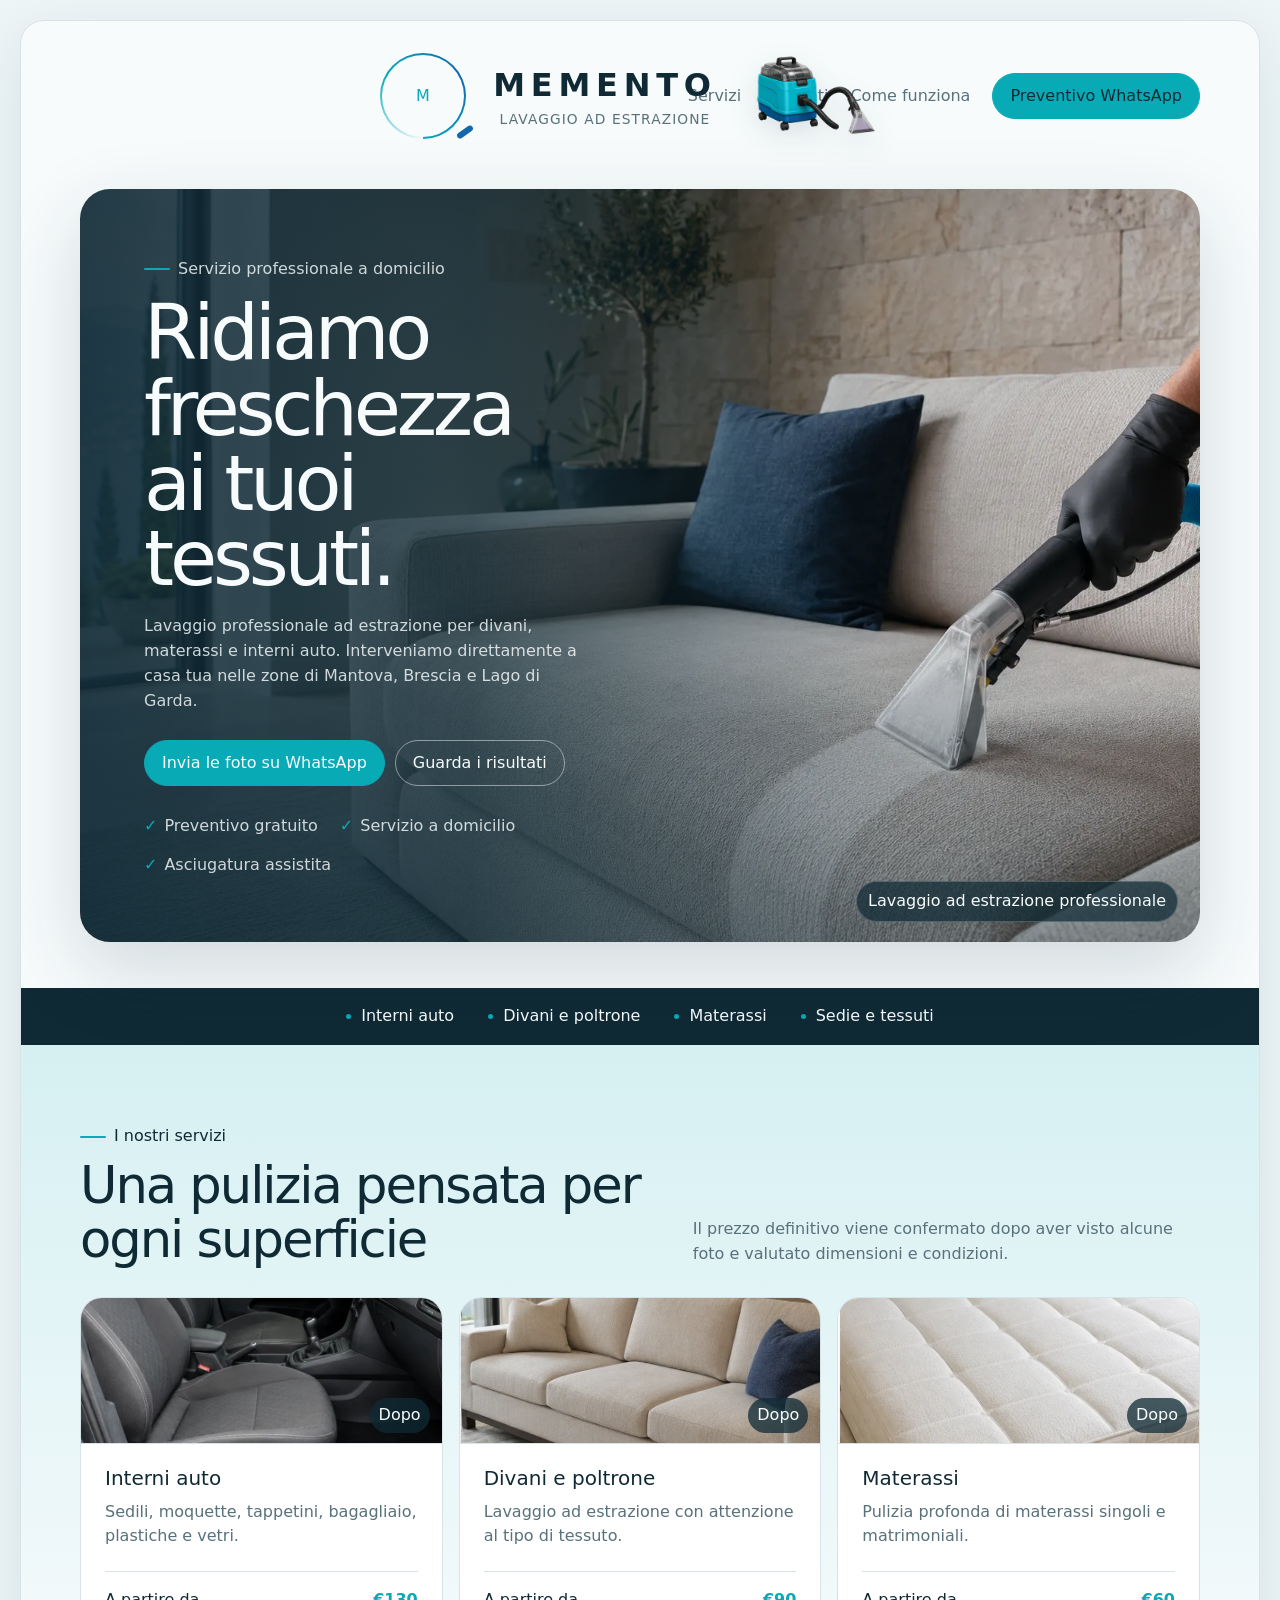
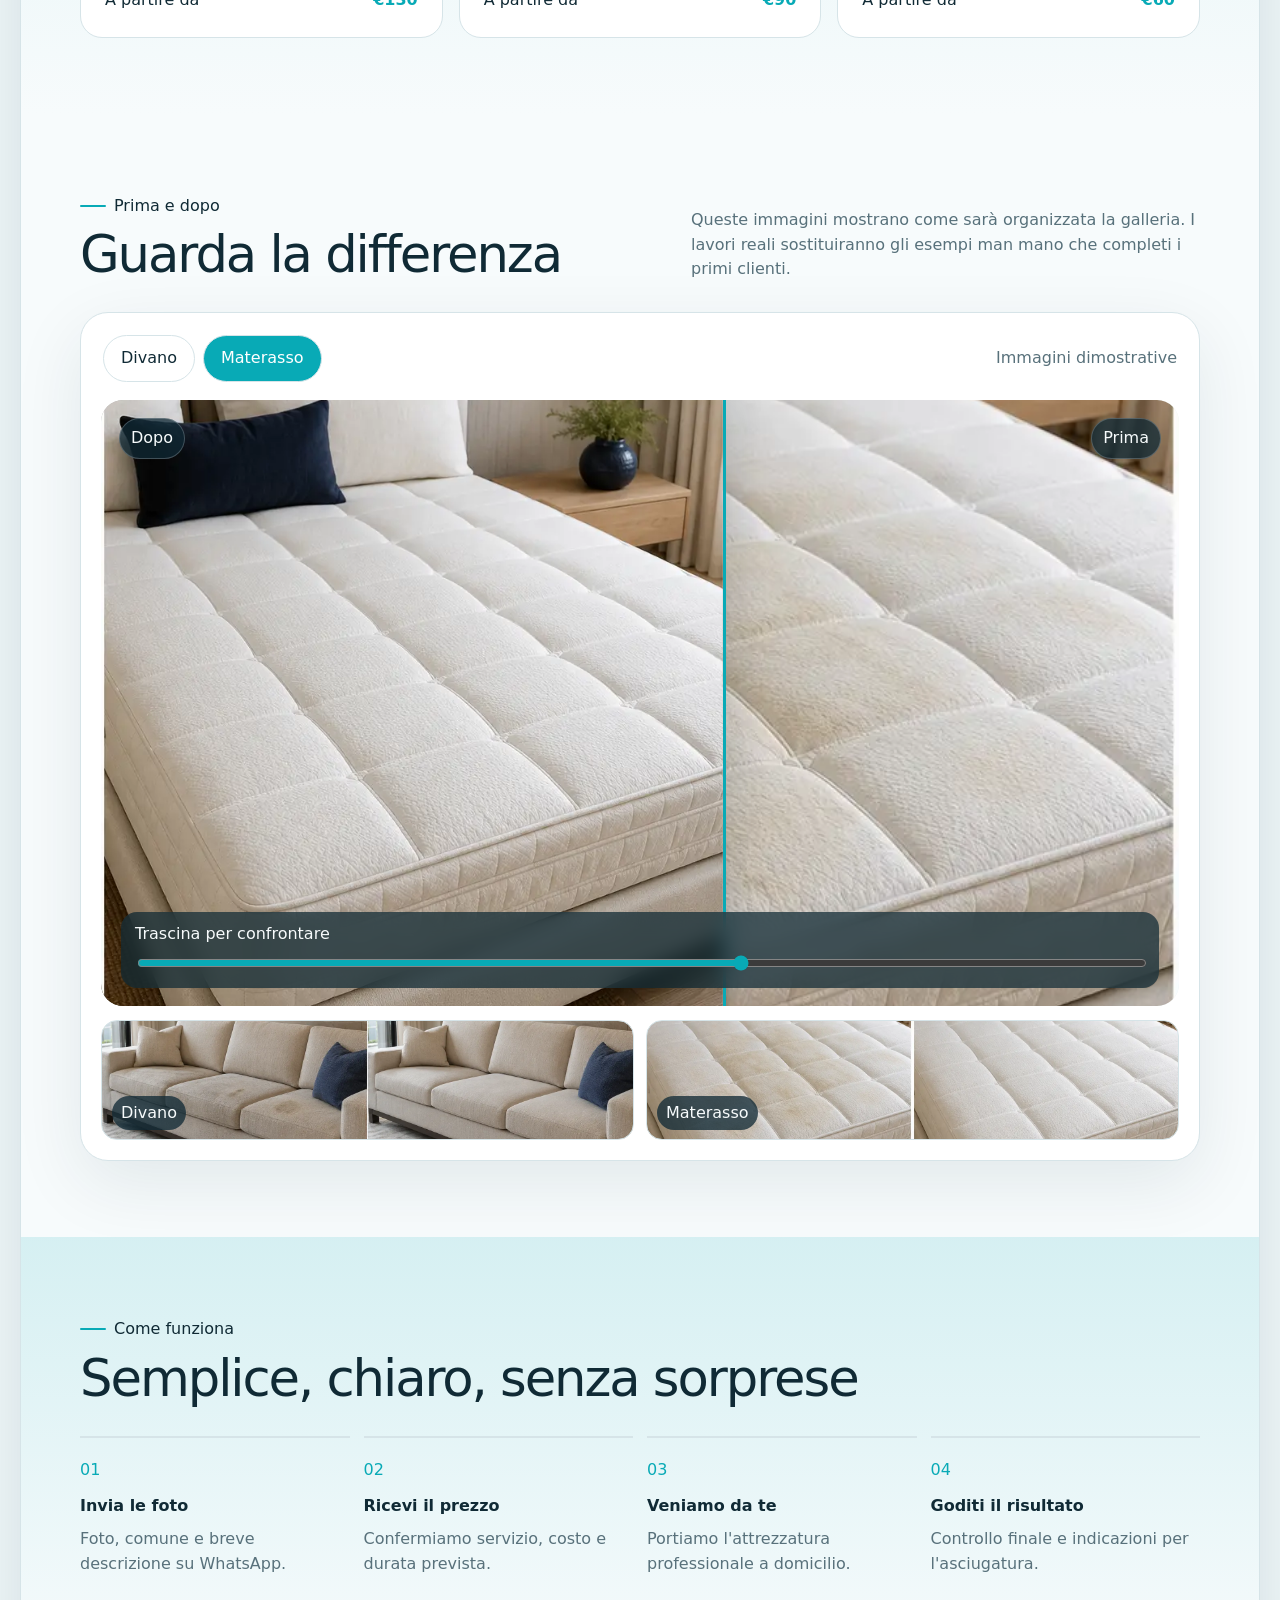
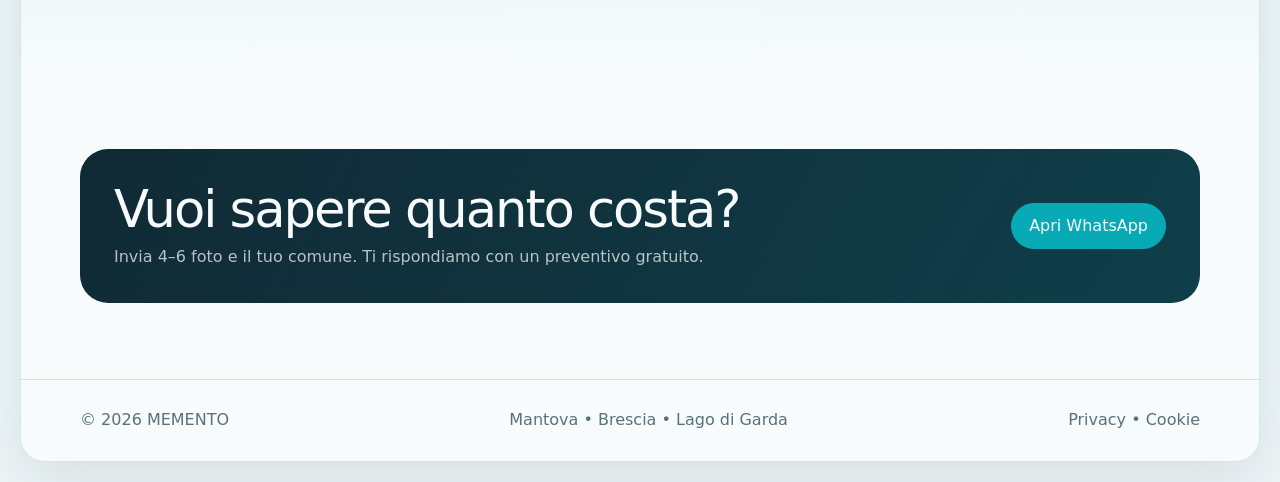
==== index.html @ 34c3b33b "Add files via upload" ====
<!doctype html>
<html lang="it">
<head>
  <meta charset="utf-8">
  <meta name="viewport" content="width=device-width, initial-scale=1">
  <meta name="description" content="MEMENTO — lavaggio professionale ad estrazione a domicilio per divani, materassi e interni auto.">
  <title>MEMENTO | Lavaggio professionale ad estrazione</title>
  <style>
    :root {
      --background: #f7fbfc;
      --foreground: #102a35;
      --card: #ffffff;
      --card-foreground: #102a35;
      --popover: #ffffff;
      --popover-foreground: #102a35;
      --primary: #08aab6;
      --primary-foreground: #ffffff;
      --secondary: #e4f5f7;
      --secondary-foreground: #123944;
      --muted: #eaf2f4;
      --muted-foreground: #58717b;
      --accent: #d8f4f6;
      --accent-foreground: #0e3c47;
      --destructive: #b42318;
      --border: #d6e4e8;
      --input: #c9dce1;
      --ring: #08aab6;
      --viz-series-1: #08aab6;
      --viz-series-2: #1268aa;
      --font-size-base: 16px;
    }

    * { box-sizing: border-box; }
    html { scroll-behavior: smooth; }
    body {
      margin: 0;
      padding: 20px;
      background: #edf5f7;
      color: var(--foreground);
      font-family: Inter, ui-sans-serif, system-ui, -apple-system, BlinkMacSystemFont, "Segoe UI", sans-serif;
      font-size: var(--font-size-base);
      line-height: 1.55;
    }
    h1 { font-size: clamp(2.5rem, 6vw, 5rem); line-height: .98; letter-spacing: -.055em; font-weight: 500; }
    h2 { font-size: clamp(2rem, 4vw, 3.35rem); line-height: 1.05; letter-spacing: -.04em; font-weight: 500; }
    h3 { font-size: 1.25rem; line-height: 1.2; font-weight: 500; }
    small { font-size: .82rem; }
    .btn {
      display: inline-flex;
      align-items: center;
      justify-content: center;
      min-height: 44px;
      padding: 10px 17px;
      border-radius: 999px;
      border: 1px solid var(--border);
      background: transparent;
      color: var(--foreground);
      font: inherit;
      font-weight: 500;
      text-decoration: none;
      cursor: pointer;
      transition: transform .2s ease, background .2s ease;
    }
    .btn:hover { transform: translateY(-2px); background: var(--accent); }
    .btn-primary { background: var(--primary); color: var(--primary-foreground); border-color: var(--primary); }
    .btn-primary:hover { background: #078f9a; }
    button:focus-visible, a:focus-visible, input:focus-visible { outline: 3px solid color-mix(in srgb, var(--ring) 40%, transparent); outline-offset: 3px; }
    @media (max-width: 600px) { body { padding: 0; } }
  </style>
</head>
<body>
<style>
  #memento-home {
    --brand: var(--viz-series-1);
    --brand-2: var(--viz-series-2);
    --soft-brand: color-mix(in srgb, var(--brand) 14%, var(--background));
    --soft-brand-2: color-mix(in srgb, var(--brand-2) 10%, var(--background));
    color: var(--foreground);
    background: var(--background);
    border: 1px solid var(--border);
    border-radius: 24px;
    overflow: hidden;
    box-shadow: 0 18px 60px color-mix(in srgb, var(--foreground) 10%, transparent);
  }

  #memento-home * { box-sizing: border-box; }
  #memento-home a { color: inherit; }
  #memento-home .mh-wrap { width: min(1120px, calc(100% - 40px)); margin: 0 auto; }

  #memento-home .mh-nav {
    display: flex;
    align-items: center;
    justify-content: space-between;
    gap: 18px;
    padding: 20px 0;
    min-height: 150px;
    position: relative;
  }

  #memento-home .mh-brand {
    display: inline-flex;
    align-items: center;
    gap: 13px;
    text-decoration: none;
    position: absolute;
    left: 50%;
    transform: translateX(-55%);
    width: 700px;
    height: 112px;
    justify-content: center;
    z-index: 2;
  }

  #memento-home .mh-mark {
    width: 86px;
    height: 86px;
    padding: 2px;
    border-radius: 50%;
    background: conic-gradient(from 180deg, var(--background), var(--brand), var(--brand-2), var(--brand));
    position: relative;
    flex: 0 0 86px;
    position: absolute;
    left: calc(50% - 225px);
    top: 13px;
  }

  #memento-home .mh-mark-inner {
    height: 100%;
    border-radius: inherit;
    display: grid;
    place-items: center;
    color: var(--brand);
    background: var(--background);
    font-weight: 500;
  }

  #memento-home .mh-mark::after {
    content: "";
    position: absolute;
    right: -8px;
    bottom: 4px;
    width: 18px;
    height: 6px;
    border-radius: 999px;
    background: var(--brand-2);
    transform: rotate(-35deg);
  }

  #memento-home .mh-brand-copy {
    display: grid;
    gap: 1px;
    position: absolute;
    left: 50%;
    top: 29px;
    transform: translateX(-50%);
    text-align: center;
    white-space: nowrap;
  }
  #memento-home .mh-brand-name { font-size: 2rem; line-height: 1; font-weight: 700; letter-spacing: .18em; }
  #memento-home .mh-brand-sub { margin-top: 7px; font-size: .86rem; letter-spacing: .08em; color: var(--muted-foreground); }

  #memento-home .mh-sabrina-mini {
    width: 154px;
    height: 102px;
    flex: 0 0 154px;
    object-fit: contain;
    position: absolute;
    left: calc(50% + 130px);
    top: 5px;
    filter: drop-shadow(0 10px 15px rgba(16, 42, 53, .12));
  }

  #memento-home .mh-links {
    display: flex;
    align-items: center;
    gap: 22px;
    margin-left: auto;
  }

  #memento-home .mh-links a:not(.btn) { text-decoration: none; color: var(--muted-foreground); }
  #memento-home .mh-links a:not(.btn):hover { color: var(--foreground); }

  #memento-home .mh-hero {
    display: grid;
    grid-template-columns: 1.04fr .96fr;
    align-items: center;
    gap: 40px;
    padding: 64px 0 72px;
  }

  #memento-home .mh-kicker,
  #memento-home .mh-eyebrow {
    display: inline-flex;
    align-items: center;
    gap: 8px;
    color: var(--foreground);
    font-weight: 500;
  }

  #memento-home .mh-kicker::before,
  #memento-home .mh-eyebrow::before {
    content: "";
    width: 26px;
    height: 2px;
    background: var(--brand);
    border-radius: 99px;
  }

  #memento-home .mh-hero h1 { margin: 14px 0 18px; max-width: 15ch; }
  #memento-home .mh-hero-copy { color: var(--muted-foreground); max-width: 58ch; }

  #memento-home .mh-actions {
    display: flex;
    flex-wrap: wrap;
    gap: 10px;
    margin-top: 26px;
  }

  #memento-home .mh-proof {
    display: flex;
    flex-wrap: wrap;
    gap: 14px 22px;
    margin-top: 28px;
    color: var(--muted-foreground);
  }

  #memento-home .mh-proof span { display: inline-flex; align-items: center; gap: 7px; }
  #memento-home .mh-check { color: var(--brand); font-weight: 500; }

  #memento-home .mh-visual {
    min-height: 420px;
    border-radius: 28px;
    position: relative;
    overflow: hidden;
    background:
      radial-gradient(circle at 78% 18%, color-mix(in srgb, var(--brand) 24%, transparent) 0 3%, transparent 3.5%),
      radial-gradient(circle at 85% 25%, color-mix(in srgb, var(--brand-2) 22%, transparent) 0 2%, transparent 2.5%),
      linear-gradient(145deg, var(--soft-brand), var(--soft-brand-2));
    border: 1px solid color-mix(in srgb, var(--brand) 24%, var(--border));
  }

  #memento-home .mh-visual-label {
    position: absolute;
    top: 22px;
    left: 22px;
    padding: 8px 12px;
    border-radius: 999px;
    background: var(--card);
    color: var(--card-foreground);
    border: 1px solid var(--border);
    box-shadow: 0 8px 30px color-mix(in srgb, var(--foreground) 8%, transparent);
  }

  #memento-home .mh-sofa {
    position: absolute;
    left: 10%;
    right: 10%;
    bottom: 13%;
    height: 48%;
  }

  #memento-home .mh-sofa-back,
  #memento-home .mh-sofa-seat,
  #memento-home .mh-sofa-arm {
    position: absolute;
    border: 1px solid color-mix(in srgb, var(--brand) 18%, var(--border));
    background: var(--card);
    box-shadow: inset 0 -12px 24px color-mix(in srgb, var(--brand) 8%, transparent);
  }

  #memento-home .mh-sofa-back { left: 10%; right: 10%; top: 2%; height: 50%; border-radius: 22px 22px 12px 12px; }
  #memento-home .mh-sofa-seat { left: 11%; right: 11%; top: 44%; height: 37%; border-radius: 12px 12px 22px 22px; }
  #memento-home .mh-sofa-arm { width: 18%; height: 56%; bottom: 3%; border-radius: 18px; }
  #memento-home .mh-sofa-arm.left { left: 0; }
  #memento-home .mh-sofa-arm.right { right: 0; }

  #memento-home .mh-dirty {
    position: absolute;
    left: 0;
    top: 0;
    bottom: 0;
    width: 46%;
    overflow: hidden;
    border-radius: 24px 0 0 24px;
    opacity: .68;
  }

  #memento-home .mh-dirty::before,
  #memento-home .mh-dirty::after {
    content: "";
    position: absolute;
    border-radius: 50%;
    background: color-mix(in srgb, var(--muted-foreground) 42%, transparent);
    filter: blur(3px);
  }

  #memento-home .mh-dirty::before { width: 78px; height: 42px; left: 42%; top: 46%; transform: rotate(-12deg); }
  #memento-home .mh-dirty::after { width: 50px; height: 30px; left: 18%; top: 28%; transform: rotate(18deg); }

  #memento-home .mh-clean-line {
    position: absolute;
    left: 46%;
    top: -8%;
    bottom: -7%;
    width: 3px;
    background: linear-gradient(transparent, var(--brand), var(--brand-2), transparent);
    box-shadow: 0 0 24px var(--brand);
  }

  #memento-home .mh-wand {
    position: absolute;
    left: 42%;
    top: 8%;
    width: 150px;
    height: 18px;
    border-radius: 999px;
    background: linear-gradient(90deg, var(--brand-2), var(--brand));
    transform: rotate(54deg);
    transform-origin: left center;
    box-shadow: 0 8px 18px color-mix(in srgb, var(--brand) 20%, transparent);
  }

  #memento-home .mh-wand::after {
    content: "";
    position: absolute;
    right: -12px;
    top: -8px;
    width: 38px;
    height: 34px;
    border-radius: 7px 16px 16px 7px;
    background: color-mix(in srgb, var(--brand) 38%, var(--card));
    border: 1px solid var(--brand);
  }

  #memento-home .mh-bubble {
    position: absolute;
    right: 22px;
    bottom: 22px;
    width: min(210px, 55%);
    padding: 14px;
    border-radius: 18px;
    background: var(--card);
    color: var(--card-foreground);
    border: 1px solid var(--border);
    box-shadow: 0 12px 34px color-mix(in srgb, var(--foreground) 10%, transparent);
  }

  #memento-home .mh-bubble strong { display: block; margin-bottom: 4px; }
  #memento-home .mh-bubble span { color: var(--muted-foreground); }

  #memento-home .mh-strip { background: var(--foreground); color: var(--background); }
  #memento-home .mh-strip-inner { display: flex; justify-content: center; flex-wrap: wrap; gap: 14px 34px; padding: 16px 0; }
  #memento-home .mh-strip span { display: inline-flex; align-items: center; gap: 10px; }
  #memento-home .mh-dot { width: 5px; height: 5px; background: var(--brand); border-radius: 50%; }

  #memento-home .mh-section { padding: 76px 0; }
  #memento-home .mh-section-soft { background: linear-gradient(180deg, var(--soft-brand), var(--background)); }
  #memento-home .mh-section-head { display: flex; justify-content: space-between; align-items: end; gap: 30px; margin-bottom: 30px; }
  #memento-home .mh-section-head h2 { margin: 10px 0 0; }
  #memento-home .mh-section-head p { color: var(--muted-foreground); max-width: 50ch; margin: 0; }

  #memento-home .mh-services {
    display: grid;
    grid-template-columns: repeat(3, 1fr);
    gap: 16px;
  }

  #memento-home .mh-service {
    min-height: 230px;
    padding: 24px;
    border-radius: 22px;
    background: var(--card);
    color: var(--card-foreground);
    border: 1px solid var(--border);
    transition: transform .2s ease, border-color .2s ease;
  }

  #memento-home .mh-service:hover { transform: translateY(-4px); border-color: var(--brand); }
  #memento-home .mh-service-icon { width: 46px; height: 46px; display: grid; place-items: center; border-radius: 14px; background: var(--soft-brand); color: var(--brand); }
  #memento-home .mh-service h3 { margin: 22px 0 10px; }
  #memento-home .mh-service p { color: var(--muted-foreground); margin: 0 0 22px; }
  #memento-home .mh-price { display: flex; justify-content: space-between; align-items: center; padding-top: 16px; border-top: 1px solid var(--border); }
  #memento-home .mh-price strong { color: var(--brand); }

  #memento-home .mh-compare-grid { display: grid; grid-template-columns: 1.25fr .75fr; gap: 20px; align-items: stretch; }
  #memento-home .mh-compare {
    position: relative;
    min-height: 400px;
    border-radius: 24px;
    overflow: hidden;
    background: var(--muted);
    border: 1px solid var(--border);
  }

  #memento-home .mh-room {
    position: absolute;
    inset: 0;
    background: linear-gradient(145deg, var(--muted), var(--card));
  }

  #memento-home .mh-room::before {
    content: "";
    position: absolute;
    left: 10%;
    right: 10%;
    bottom: 16%;
    height: 44%;
    border-radius: 30px 30px 18px 18px;
    background:
      radial-gradient(ellipse at 28% 58%, color-mix(in srgb, var(--muted-foreground) 30%, transparent) 0 8%, transparent 9%),
      radial-gradient(ellipse at 68% 40%, color-mix(in srgb, var(--muted-foreground) 20%, transparent) 0 7%, transparent 8%),
      var(--card);
    border: 1px solid var(--border);
    box-shadow: inset 0 -18px 40px color-mix(in srgb, var(--foreground) 6%, transparent);
  }

  #memento-home .mh-after {
    position: absolute;
    inset: 0;
    width: 58%;
    overflow: hidden;
    background: linear-gradient(145deg, var(--soft-brand), var(--card));
    border-right: 2px solid var(--brand);
  }

  #memento-home .mh-after .mh-room { width: calc(100vw - 40px); max-width: 760px; background: linear-gradient(145deg, var(--soft-brand), var(--card)); }
  #memento-home .mh-after .mh-room::before { background: var(--card); }

  #memento-home .mh-before-label,
  #memento-home .mh-after-label {
    position: absolute;
    top: 18px;
    padding: 7px 11px;
    border-radius: 999px;
    background: var(--card);
    color: var(--card-foreground);
    border: 1px solid var(--border);
  }

  #memento-home .mh-after-label { left: 18px; }
  #memento-home .mh-before-label { right: 18px; }

  #memento-home .mh-range-wrap { position: absolute; left: 24px; right: 24px; bottom: 22px; }
  #memento-home .mh-range-wrap label { display: block; margin-bottom: 7px; color: var(--foreground); }
  #memento-home .mh-range { width: 100%; accent-color: var(--brand); }

  #memento-home .mh-note {
    padding: 28px;
    border-radius: 24px;
    background: var(--foreground);
    color: var(--background);
    display: flex;
    flex-direction: column;
    justify-content: space-between;
  }

  #memento-home .mh-note-top { display: grid; gap: 16px; }
  #memento-home .mh-note-number { color: var(--brand); font-weight: 500; }
  #memento-home .mh-note p { color: color-mix(in srgb, var(--background) 72%, transparent); }
  #memento-home .mh-note small { color: color-mix(in srgb, var(--background) 62%, transparent); }

  #memento-home .mh-steps { display: grid; grid-template-columns: repeat(4, 1fr); gap: 14px; }
  #memento-home .mh-step { padding: 20px 0; border-top: 2px solid var(--border); }
  #memento-home .mh-step strong { display: block; margin: 12px 0 8px; }
  #memento-home .mh-step p { margin: 0; color: var(--muted-foreground); }
  #memento-home .mh-step-no { color: var(--brand); }

  #memento-home .mh-cta {
    display: grid;
    grid-template-columns: 1fr auto;
    align-items: center;
    gap: 30px;
    padding: 34px;
    border-radius: 28px;
    background: linear-gradient(120deg, var(--foreground), color-mix(in srgb, var(--foreground) 84%, var(--brand)));
    color: var(--background);
  }

  #memento-home .mh-cta h2 { margin: 0 0 8px; }
  #memento-home .mh-cta p { margin: 0; color: color-mix(in srgb, var(--background) 72%, transparent); }

  #memento-home .mh-footer { padding: 28px 0; border-top: 1px solid var(--border); }
  #memento-home .mh-footer-inner { display: flex; justify-content: space-between; flex-wrap: wrap; gap: 16px; color: var(--muted-foreground); }

  @media (max-width: 900px) {
    #memento-home .mh-links a:not(.btn) { display: none; }
    #memento-home .mh-hero { grid-template-columns: 1fr; padding-top: 42px; }
    #memento-home .mh-hero h1 { max-width: 20ch; }
    #memento-home .mh-visual { min-height: 390px; }
    #memento-home .mh-services { grid-template-columns: 1fr 1fr; }
    #memento-home .mh-service:last-child { grid-column: 1 / -1; }
    #memento-home .mh-compare-grid { grid-template-columns: 1fr; }
    #memento-home .mh-steps { grid-template-columns: 1fr 1fr; }
    #memento-home .mh-brand { position: static; transform: none; width: 430px; height: 90px; justify-content: flex-start; }
    #memento-home .mh-mark { position: static; }
    #memento-home .mh-brand-copy { position: static; transform: none; text-align: left; }
    #memento-home .mh-sabrina-mini { position: static; }
    #memento-home .mh-sabrina-mini { width: 90px; height: 62px; }
  }

  @media (max-width: 600px) {
    #memento-home { border-radius: 18px; }
    #memento-home .mh-wrap { width: min(100% - 26px, 1120px); }
    #memento-home .mh-brand-sub { display: none; }
    #memento-home .mh-sabrina-mini { display: none; }
    #memento-home .mh-nav .btn { display: none; }
    #memento-home .mh-hero { gap: 28px; padding: 34px 0 48px; }
    #memento-home .mh-visual { min-height: 330px; }
    #memento-home .mh-wand { width: 112px; }
    #memento-home .mh-bubble { right: 12px; bottom: 12px; }
    #memento-home .mh-section { padding: 54px 0; }
    #memento-home .mh-section-head { display: block; }
    #memento-home .mh-section-head p { margin-top: 12px; }
    #memento-home .mh-services { grid-template-columns: 1fr; }
    #memento-home .mh-service:last-child { grid-column: auto; }
    #memento-home .mh-compare { min-height: 340px; }
    #memento-home .mh-steps { grid-template-columns: 1fr; }
    #memento-home .mh-cta { grid-template-columns: 1fr; padding: 26px; }
  }
</style>

<style>
  #memento-home .mh-hero-photo {
    position: relative;
    min-height: 590px;
    display: grid;
    align-items: center;
    overflow: hidden;
    border-radius: 30px;
    margin: 18px auto 46px;
    background-image:
      linear-gradient(90deg, color-mix(in srgb, var(--foreground) 92%, transparent) 0%, color-mix(in srgb, var(--foreground) 76%, transparent) 35%, color-mix(in srgb, var(--foreground) 12%, transparent) 72%, transparent 100%),
      url("[data-uri]");
    background-size: cover;
    background-position: center;
    box-shadow: 0 28px 80px color-mix(in srgb, var(--foreground) 16%, transparent);
  }

  #memento-home .mh-hero-photo::after {
    content: "";
    position: absolute;
    inset: 0;
    background: linear-gradient(180deg, transparent 60%, color-mix(in srgb, var(--foreground) 34%, transparent));
    pointer-events: none;
  }

  #memento-home .mh-hero-content {
    position: relative;
    z-index: 1;
    width: min(570px, 58%);
    padding: 64px;
    color: var(--background);
  }

  #memento-home .mh-hero-content .mh-kicker,
  #memento-home .mh-hero-content .mh-hero-copy,
  #memento-home .mh-hero-content .mh-proof { color: color-mix(in srgb, var(--background) 82%, transparent); }
  #memento-home .mh-hero-content h1 { margin: 14px 0 18px; max-width: 13ch; }
  #memento-home .mh-hero-content .btn:not(.btn-primary) { color: var(--background); border-color: color-mix(in srgb, var(--background) 48%, transparent); }
  #memento-home .mh-hero-credit {
    position: absolute;
    right: 22px;
    bottom: 20px;
    z-index: 2;
    padding: 7px 11px;
    border-radius: 999px;
    background: color-mix(in srgb, var(--foreground) 72%, transparent);
    color: var(--background);
    border: 1px solid color-mix(in srgb, var(--background) 20%, transparent);
  }

  #memento-home .mh-service-photo {
    height: 146px;
    margin: -24px -24px 22px;
    background-size: 200% auto;
    background-position: 100% center;
    border-radius: 21px 21px 0 0;
    border-bottom: 1px solid var(--border);
    position: relative;
    overflow: hidden;
  }

  #memento-home .mh-service-photo::after {
    content: "Dopo";
    position: absolute;
    right: 12px;
    bottom: 10px;
    padding: 5px 9px;
    border-radius: 999px;
    background: color-mix(in srgb, var(--foreground) 74%, transparent);
    color: var(--background);
  }

  #memento-home .mh-service-photo.auto { background-image: url("[data-uri]"); }
  #memento-home .mh-service-photo.divano { background-image: url("[data-uri]"); }
  #memento-home .mh-service-photo.materasso { background-image: url("[data-uri]"); }

  #memento-home .mh-gallery-shell {
    padding: 20px;
    border-radius: 28px;
    background: var(--card);
    color: var(--card-foreground);
    border: 1px solid var(--border);
    box-shadow: 0 22px 70px color-mix(in srgb, var(--foreground) 9%, transparent);
  }

  #memento-home .mh-gallery-top {
    display: flex;
    align-items: center;
    justify-content: space-between;
    flex-wrap: wrap;
    gap: 14px;
    padding: 2px 2px 18px;
  }

  #memento-home .mh-gallery-tabs { display: flex; flex-wrap: wrap; gap: 8px; }
  #memento-home .mh-demo-label { color: var(--muted-foreground); }
  #memento-home .mh-gallery-tab[aria-pressed="true"] { background: var(--primary); color: var(--primary-foreground); }

  #memento-home .mh-photo-compare {
    position: relative;
    aspect-ratio: 16 / 9;
    min-height: 320px;
    overflow: hidden;
    border-radius: 22px;
    background: var(--muted);
  }

  #memento-home .mh-photo-compare img {
    position: absolute;
    top: 0;
    height: 100%;
    width: 200%;
    max-width: none;
    object-fit: cover;
  }

  #memento-home .mh-ba-before { left: 0; }
  #memento-home .mh-ba-after {
    position: absolute;
    inset: 0 auto 0 0;
    width: 58%;
    overflow: hidden;
    border-right: 3px solid var(--brand);
    box-shadow: 12px 0 30px color-mix(in srgb, var(--foreground) 10%, transparent);
  }
  #memento-home .mh-ba-after img { left: 0; transform: translateX(-50%); }

  #memento-home .mh-ba-tag {
    position: absolute;
    top: 18px;
    z-index: 3;
    padding: 7px 11px;
    border-radius: 999px;
    background: color-mix(in srgb, var(--foreground) 76%, transparent);
    color: var(--background);
    border: 1px solid color-mix(in srgb, var(--background) 22%, transparent);
  }
  #memento-home .mh-ba-tag.before { right: 18px; }
  #memento-home .mh-ba-tag.after { left: 18px; }

  #memento-home .mh-ba-control {
    position: absolute;
    left: 20px;
    right: 20px;
    bottom: 18px;
    z-index: 4;
    padding: 10px 14px;
    border-radius: 16px;
    background: color-mix(in srgb, var(--foreground) 72%, transparent);
    color: var(--background);
    backdrop-filter: blur(10px);
  }
  #memento-home .mh-ba-control label { display: block; margin-bottom: 6px; }
  #memento-home .mh-ba-control input { width: 100%; accent-color: var(--brand); }

  #memento-home .mh-gallery-thumbs {
    display: grid;
    grid-template-columns: repeat(2, 1fr);
    gap: 12px;
    margin-top: 14px;
  }
  #memento-home .mh-thumb {
    position: relative;
    min-height: 120px;
    border-radius: 16px;
    overflow: hidden;
    border: 1px solid var(--border);
    background-size: cover;
    background-position: center;
  }
  #memento-home .mh-thumb.auto { background-image: url("[data-uri]"); }
  #memento-home .mh-thumb.divano { background-image: url("[data-uri]"); }
  #memento-home .mh-thumb.materasso { background-image: url("[data-uri]"); }
  #memento-home .mh-thumb span {
    position: absolute;
    left: 10px;
    bottom: 9px;
    padding: 5px 9px;
    border-radius: 999px;
    background: color-mix(in srgb, var(--foreground) 76%, transparent);
    color: var(--background);
  }

  @media (max-width: 760px) {
    #memento-home .mh-hero-photo { min-height: 610px; background-position: 62% center; }
    #memento-home .mh-hero-photo { background-image: linear-gradient(180deg, color-mix(in srgb, var(--foreground) 88%, transparent) 0%, color-mix(in srgb, var(--foreground) 62%, transparent) 58%, color-mix(in srgb, var(--foreground) 12%, transparent) 100%), url("[data-uri]"); }
    #memento-home .mh-hero-content { width: 100%; padding: 34px 26px 180px; align-self: start; }
    #memento-home .mh-hero-content h1 { max-width: 15ch; }
    #memento-home .mh-photo-compare { min-height: 330px; aspect-ratio: auto; }
    #memento-home .mh-gallery-thumbs { grid-template-columns: 1fr; }
    #memento-home .mh-thumb { min-height: 150px; }
  }
</style>

<main id="memento-home" aria-label="Anteprima della homepage Memento">
  <header>
    <div class="mh-wrap mh-nav">
      <a class="mh-brand" href="#inizio" aria-label="Memento, torna all'inizio">
        <span class="mh-mark" aria-hidden="true"><span class="mh-mark-inner">M</span></span>
        <span class="mh-brand-copy">
          <span class="mh-brand-name">MEMENTO</span>
          <span class="mh-brand-sub">LAVAGGIO AD ESTRAZIONE</span>
        </span>
        <img class="mh-sabrina-mini" src="[data-uri]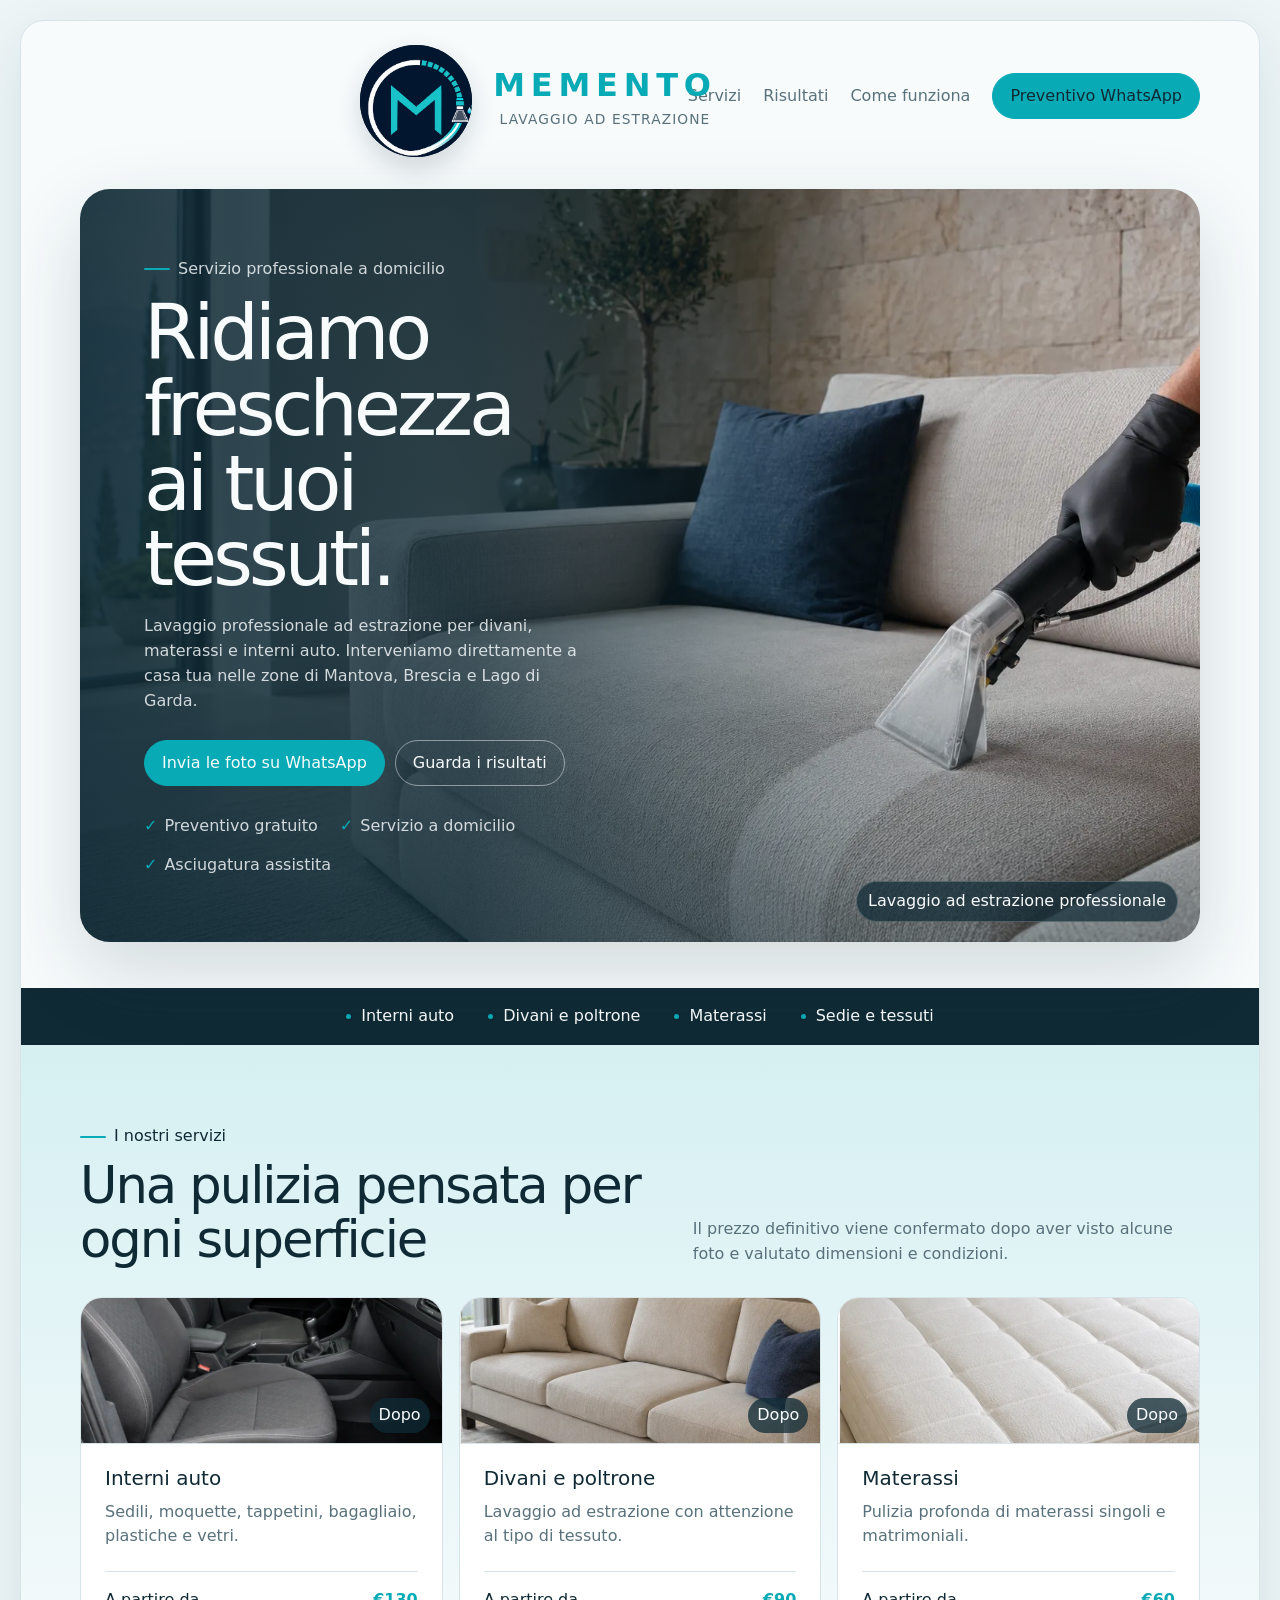
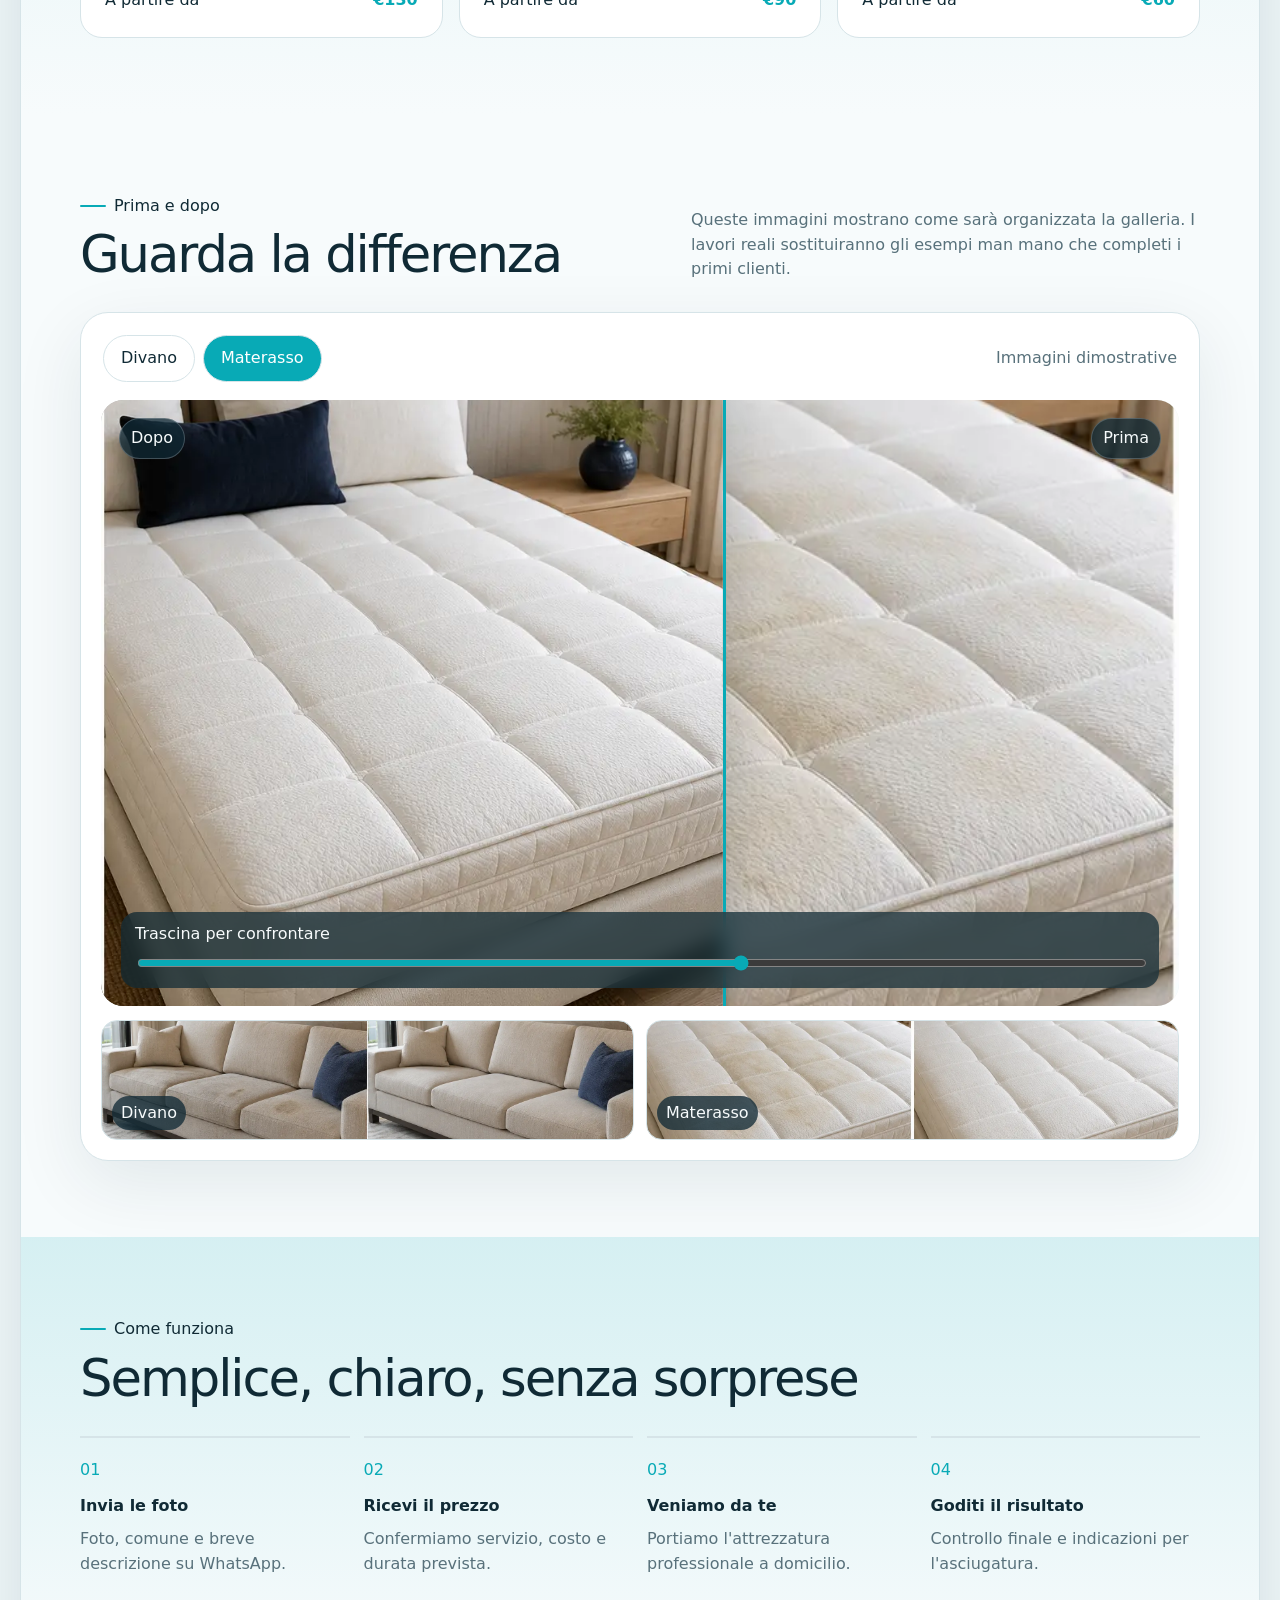
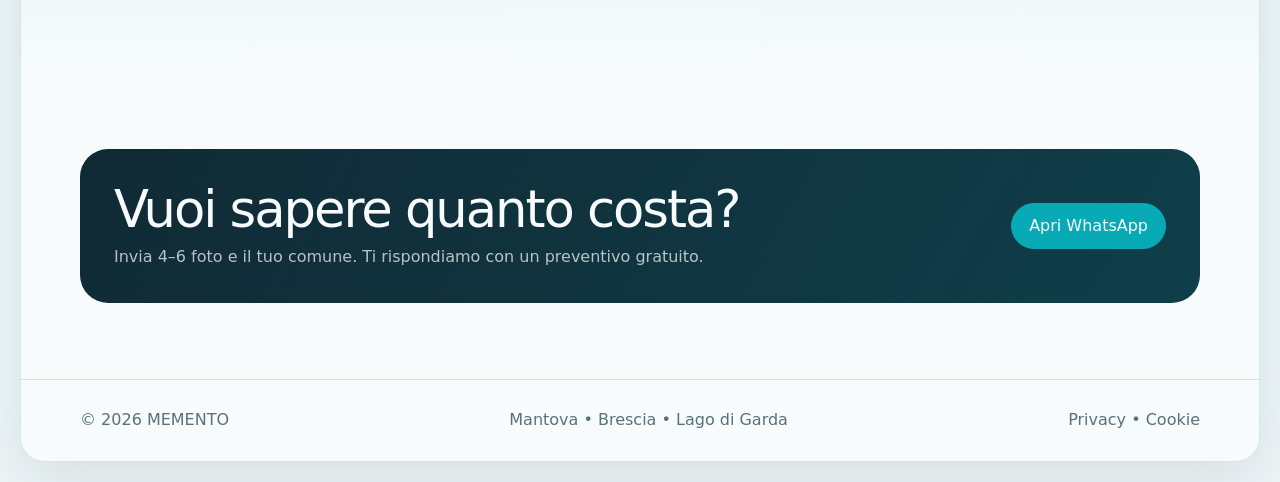
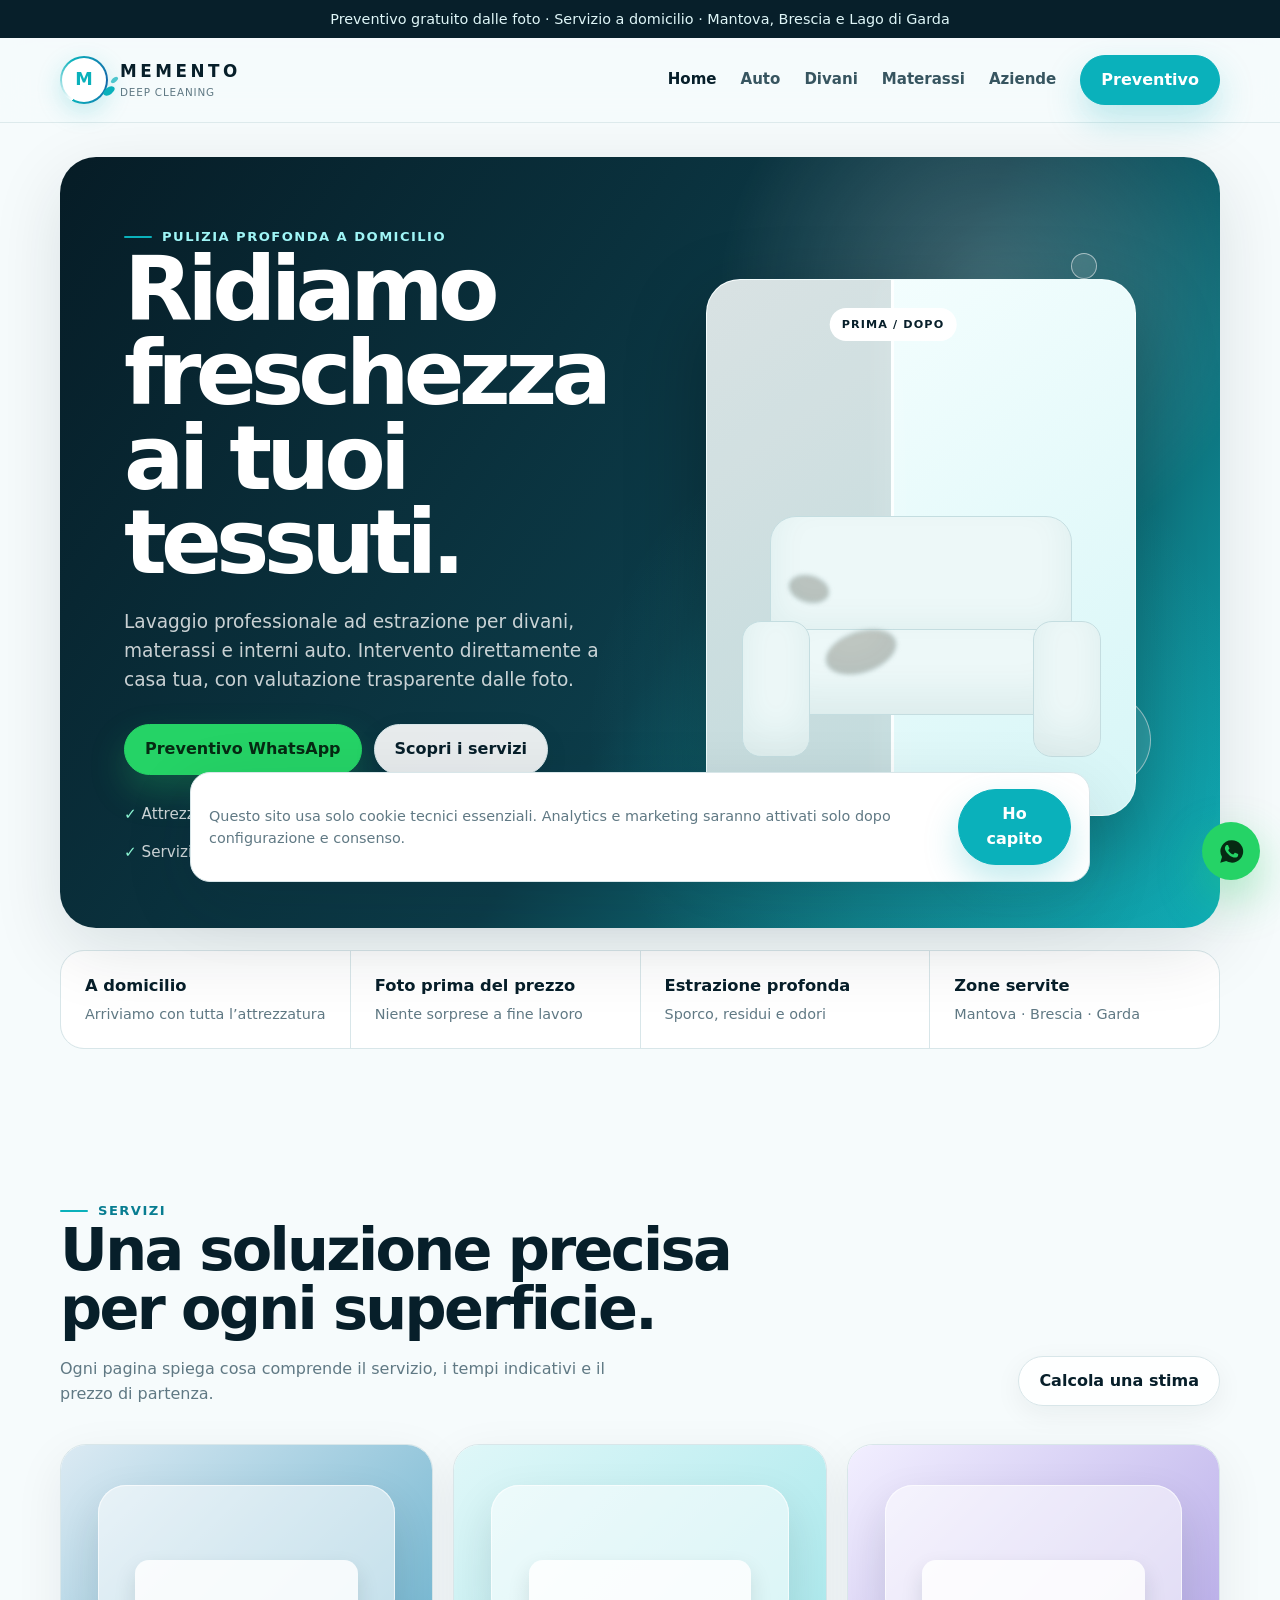
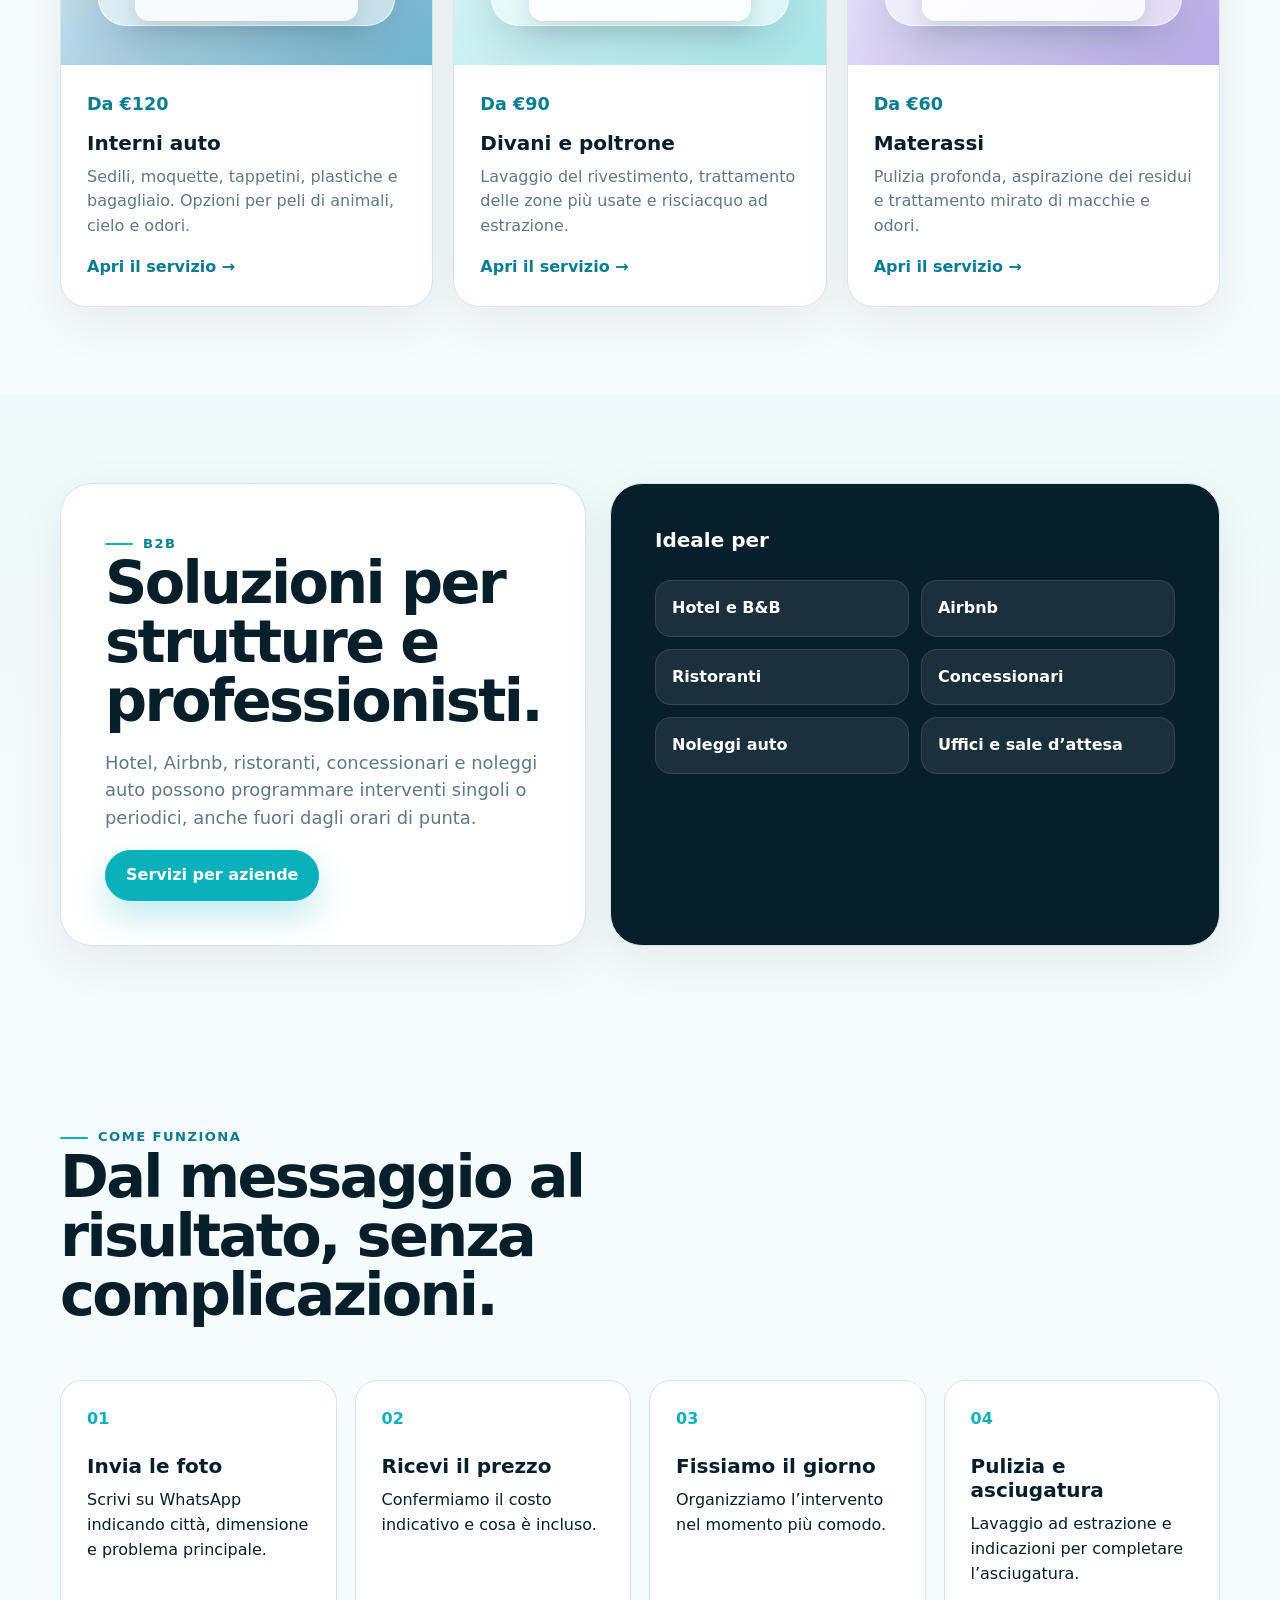
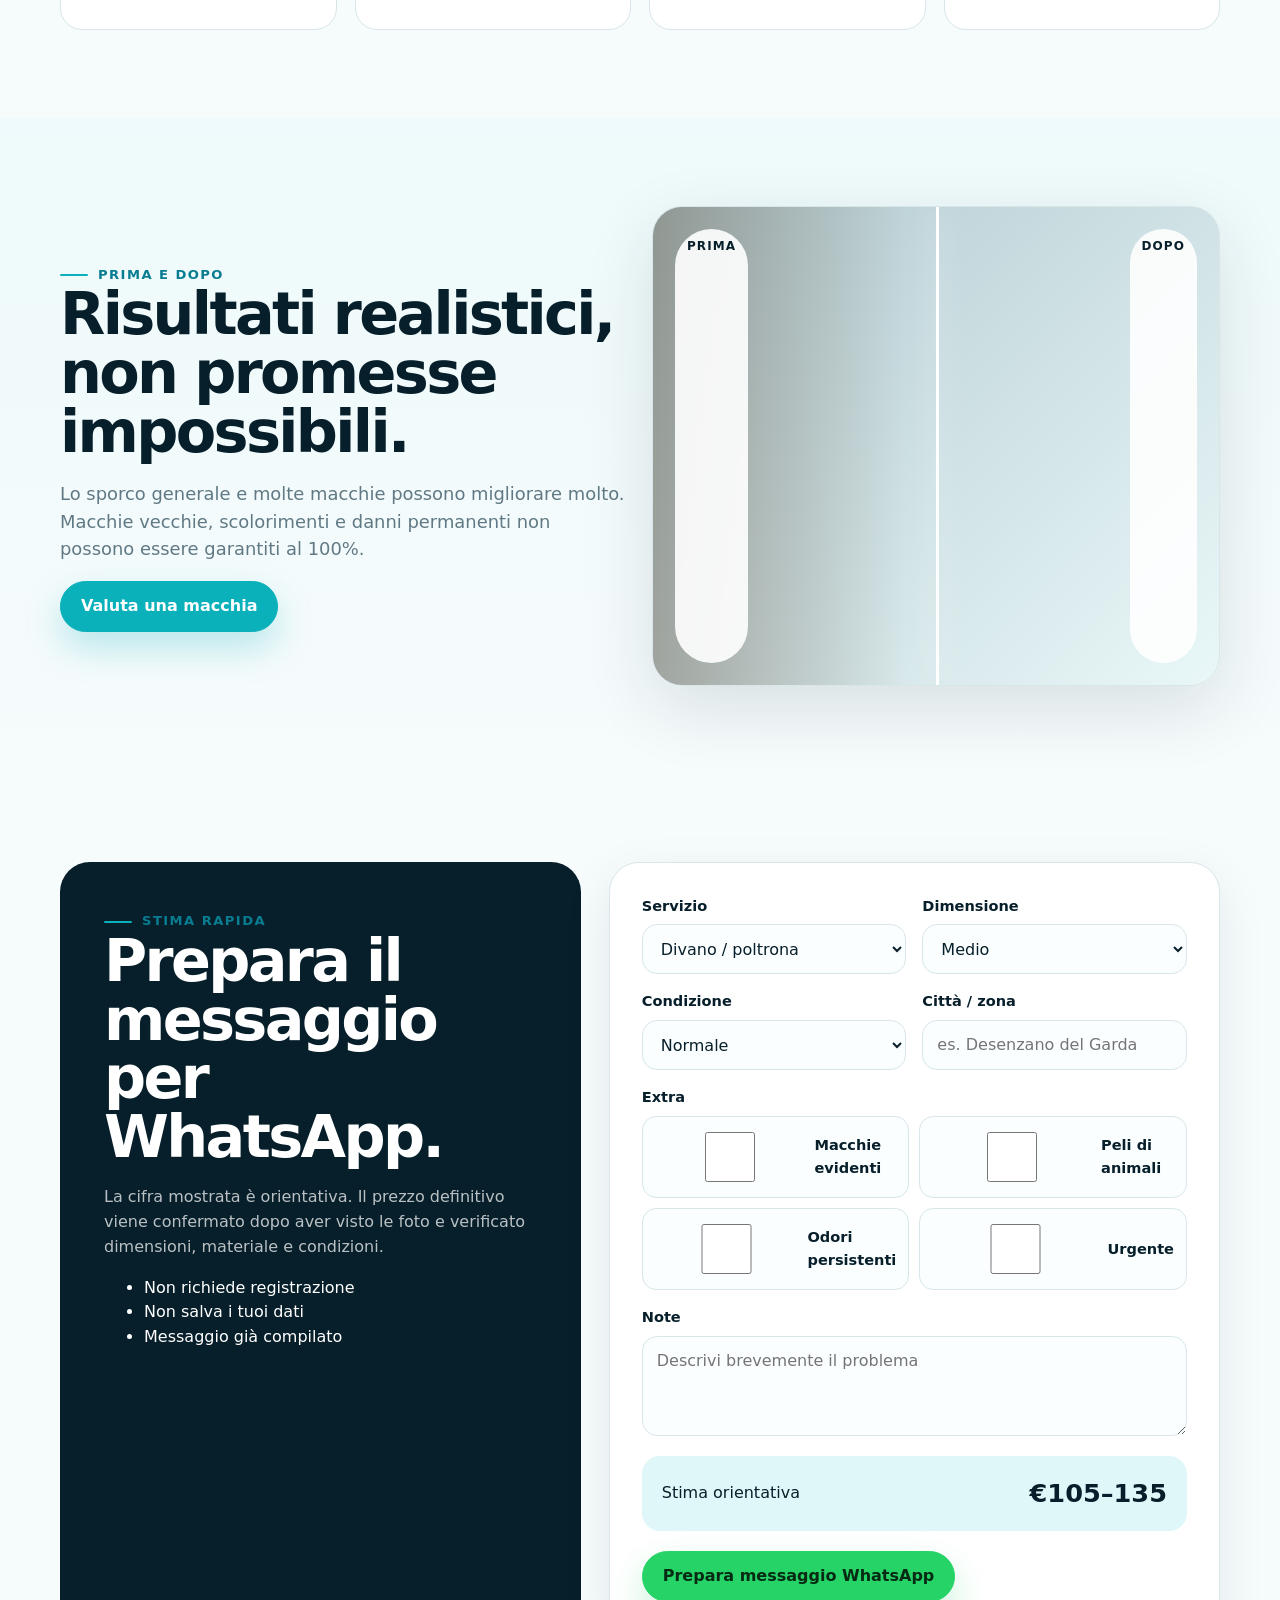
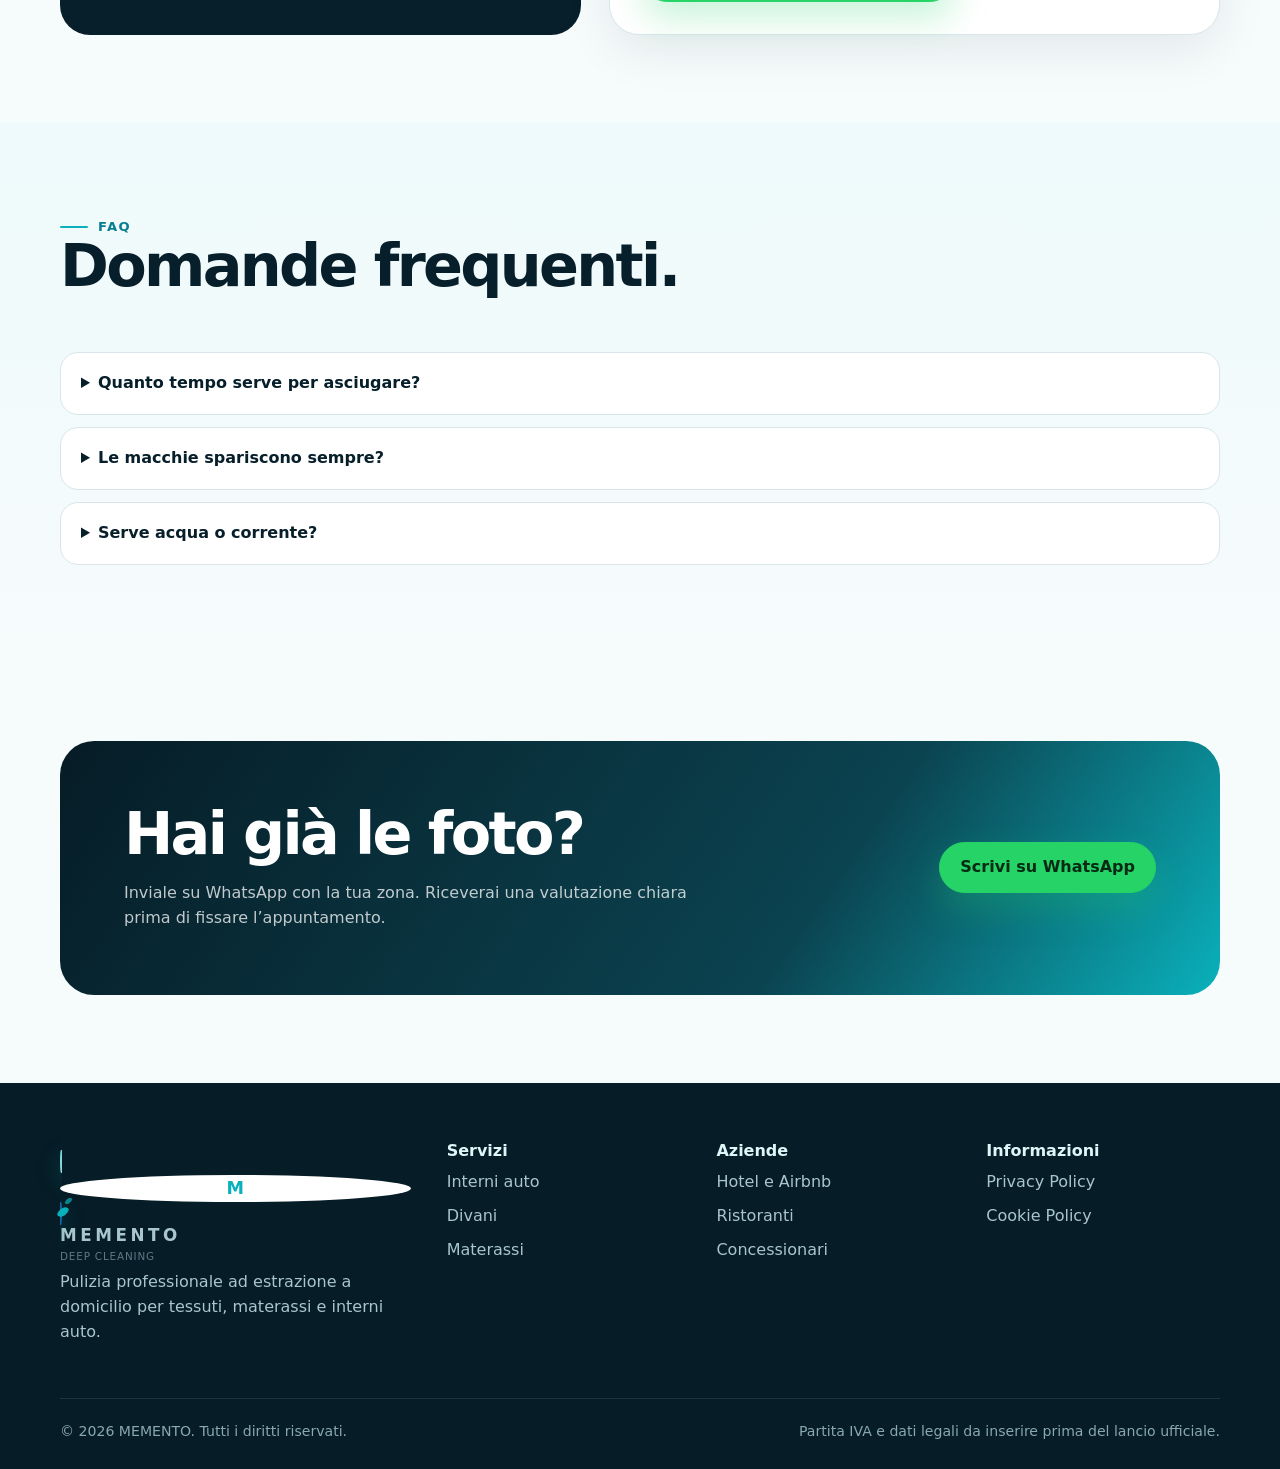
